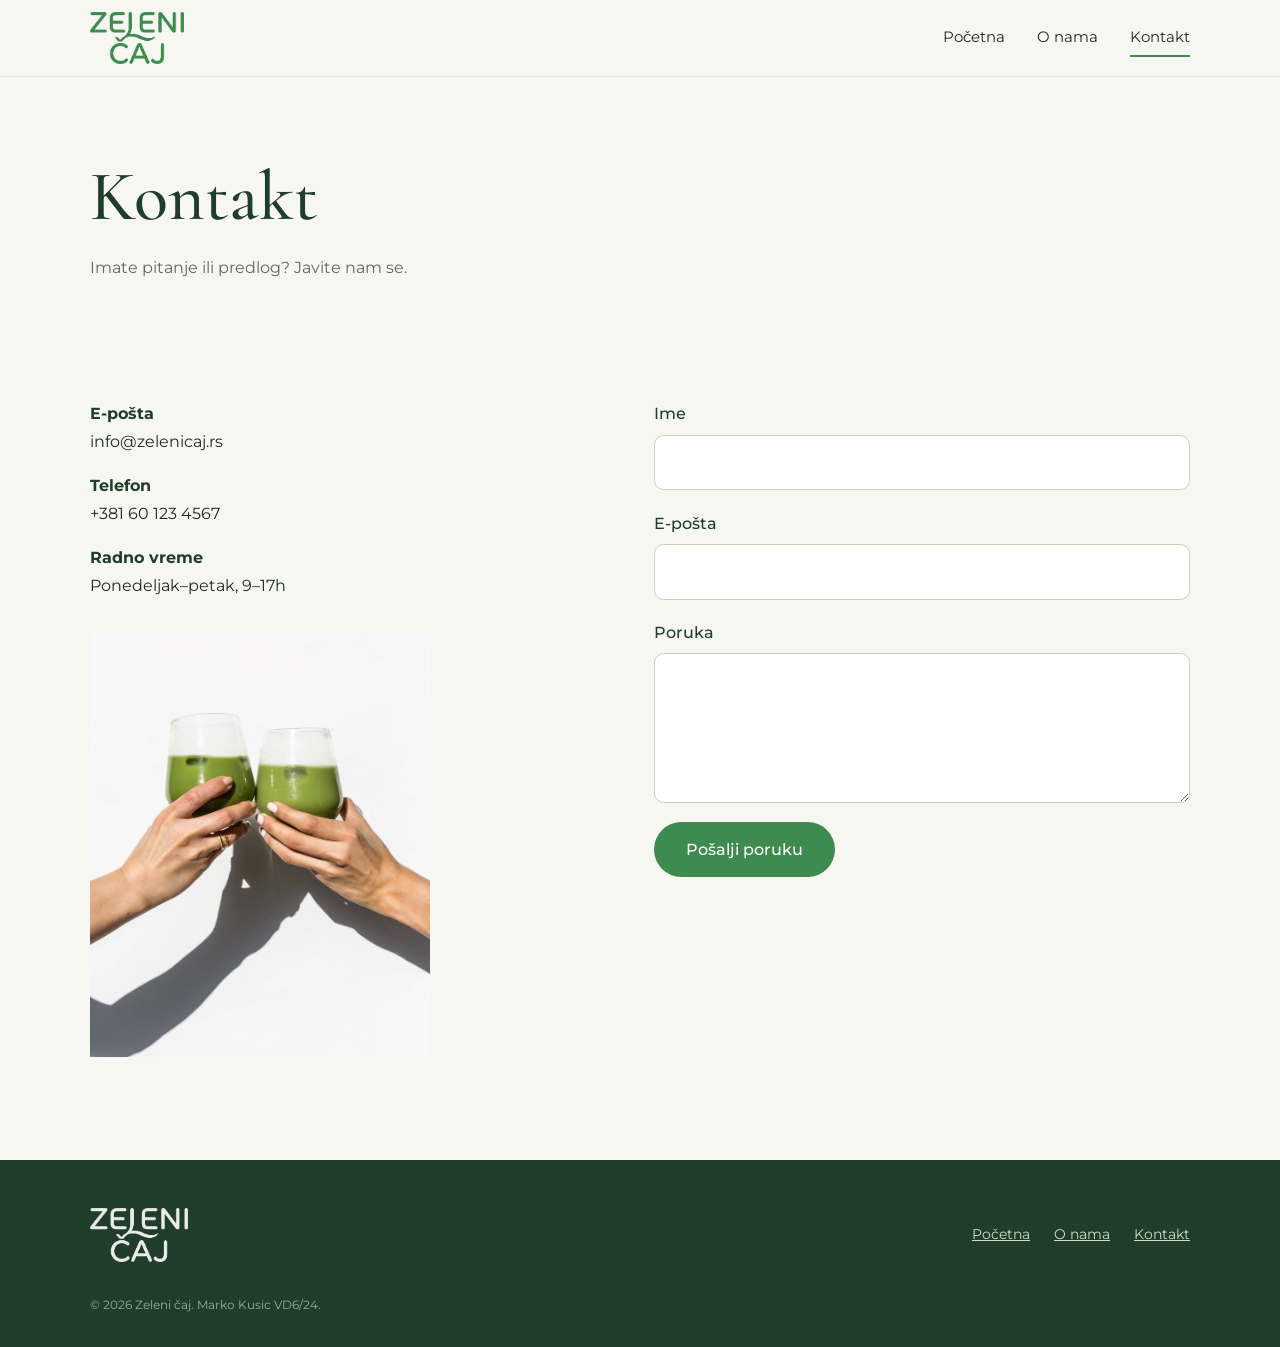
==== kontakt.html @ 899d2cac "Update kontakt.html" ====
<!DOCTYPE html>
<html lang="sr">
<head>
<meta charset="UTF-8">
<meta name="viewport" content="width=device-width, initial-scale=1">
  <meta name="author" content = "Marko Kusic VD6/24">
<title>Kontakt | Zeleni čaj</title>
<meta name="description" content="Javite se Zelenom čaju.">
<link rel="preconnect" href="https://fonts.googleapis.com"> 
<link rel="stylesheet" href="https://fonts.googleapis.com/css2?family=Cormorant+Garamond:wght@400;500;600&family=Montserrat:wght@400;500&display=swap">
<link rel="stylesheet" href="css/style.css">
</head>
<body>
<header class="zaglavlje">
<div class="okvir zaglavlje-red">
<a href="index.html" class="logo"><img src="img/logo-mali.png" alt="Zeleni čaj – početna"></a>
<button class="meni-dugme" aria-expanded="false" aria-controls="meni">Meni</button>
<nav class="meni" id="meni"><a href="index.html">Početna</a><a href="o-nama.html">O nama</a><a href="kontakt.html" aria-current="page">Kontakt</a></nav>
</div>
</header>
<main>
<section class="okvir uvod">
<h1>Kontakt</h1>
<p>Imate pitanje ili predlog? Javite nam se.</p>
</section>

<section class="sekcija">
<div class="okvir kontakt">
<div class="podaci">
<p><strong>E-pošta</strong>info@zelenicaj.rs</p>
<p><strong>Telefon</strong>+381 60 123 4567</p>
<p><strong>Radno vreme</strong>Ponedeljak–petak, 9–17h</p>
<img src="img/nazdravljanje.jpg" alt="Dve čaše matche u nazdravljanju">
</div>
<form id="forma">
<label>Ime<input type="text" name="ime" required></label>
<label>E-pošta<input type="email" name="email" required></label>
<label>Poruka<textarea name="poruka" required></textarea></label>
<button class="dugme" type="submit">Pošalji poruku</button>
<p id="status" role="status"></p>
</form>
</div>
</section>
</main>
<footer class="podnozje">
<div class="okvir">
<div class="podnozje-red">
<img src="img/logo-mali.png" alt="Zeleni čaj">
<nav><a href="index.html">Početna</a><a href="o-nama.html">O nama</a><a href="kontakt.html">Kontakt</a></nav>
</div>
<small>© 2026 Zeleni čaj. Marko Kusic VD6/24.</small>
</div>
</footer>
<script src="js/script.js"></script>
</body>
</html>
---- css/style.css ----
:root{--pozadina:#f5f7f0;--tekst:#1e2b21;--zelena:#3d8b4f;--tamna:#1f3d28;--svetla:#e3ebd9;--siva:#5c6b5f}
*{box-sizing:border-box;margin:0;padding:0}
html{scroll-behavior:smooth}
body{font-family:'Montserrat',system-ui,sans-serif;font-size:16px;line-height:1.75;color:var(--tekst);background:var(--pozadina)}
img{display:block;max-width:100%}
a{color:inherit}
:focus-visible{outline:2px solid var(--zelena);outline-offset:3px}
h1,h2,h3{font-family:'Cormorant Garamond',Georgia,serif;font-weight:500;line-height:1.15;color:var(--tamna)}
h1{font-size:clamp(2.6rem,6vw,4.4rem)}
h2{font-size:clamp(1.9rem,4vw,2.8rem);margin-bottom:1rem}
h3{font-size:1.5rem;margin-bottom:.4rem}
p{max-width:60ch}
.okvir{width:min(1100px,100% - 2.5rem);margin-inline:auto}
.sekcija{padding:clamp(3.5rem,8vw,6.5rem) 0}
.tamna{background:var(--tamna);color:#e8efe2}
.tamna h2{color:#fff}
.svetla{background:var(--svetla)}

/* zaglavlje */
.zaglavlje{position:sticky;top:0;z-index:10;background:var(--pozadina);border-bottom:1px solid var(--svetla)}
.zaglavlje-red{display:flex;align-items:center;justify-content:space-between;min-height:76px}
.logo img{height:52px;width:auto}
.meni{display:flex;gap:2rem}
.meni a{text-decoration:none;font-size:.95rem;padding:.3rem 0;border-bottom:2px solid transparent}
.meni a:hover,.meni a[aria-current]{border-color:var(--zelena)}
.meni-dugme{display:none;background:none;border:1px solid var(--zelena);color:var(--tamna);font:inherit;padding:.4rem 1rem;border-radius:2rem;cursor:pointer}

/* dugmad */
.dugme{display:inline-block;background:var(--zelena);color:#fff;text-decoration:none;font:inherit;font-weight:500;border:0;padding:.85rem 2rem;border-radius:3rem;cursor:pointer;transition:background .2s}
.dugme:hover{background:var(--tamna)}
.dugme.obrub{background:none;color:var(--tamna);border:1px solid var(--tamna)}
.dugme.obrub:hover{background:var(--tamna);color:#fff}
.dugmad{display:flex;flex-wrap:wrap;gap:1rem;margin-top:2rem}

/* početna */
.hero{display:grid;grid-template-columns:1.1fr .9fr;gap:3rem;align-items:center;padding:clamp(2rem,6vw,4.5rem) 0}
.hero p{margin-top:1.4rem;color:var(--siva);font-size:1.1rem}
.luk{border-radius:999px 999px 0 0;object-fit:cover;width:100%;aspect-ratio:3/4}
.tri{display:grid;grid-template-columns:repeat(3,1fr);gap:2.5rem}
.tri div{border-top:2px solid var(--zelena);padding-top:1.2rem}
.tri p{color:var(--siva)}
.dva{display:grid;grid-template-columns:1fr 1fr;gap:clamp(2rem,6vw,5rem);align-items:center}
.dva img{width:100%;aspect-ratio:4/5;object-fit:cover}
.dva p+p{margin-top:1rem}
.traka{display:grid;grid-template-columns:repeat(3,1fr);gap:1rem;margin-top:2rem}
.traka img{width:100%;aspect-ratio:3/4;object-fit:cover}

/* galerija */
.uvod{padding:clamp(3rem,7vw,5rem) 0 1rem}
.uvod p{margin-top:1rem;color:var(--siva)}
.galerija{columns:3 240px;column-gap:1rem}
.galerija img{width:100%;margin-bottom:1rem;cursor:zoom-in;break-inside:avoid}
.svetlo-okno{position:fixed;inset:0;background:rgba(20,35,25,.92);display:none;place-items:center;z-index:20;cursor:zoom-out;padding:1rem}
.svetlo-okno.otvoreno{display:grid}
.svetlo-okno img{max-height:92vh;width:auto;max-width:100%;object-fit:contain}

/* kontakt */
.kontakt{display:grid;grid-template-columns:1fr 1.1fr;gap:clamp(2rem,6vw,5rem);align-items:start}
.podaci p{margin-bottom:1rem}
.podaci strong{display:block;color:var(--tamna)}
.podaci img{margin-top:2rem;width:100%;max-width:340px;aspect-ratio:4/5;object-fit:cover}
form label{display:block;margin-bottom:1.2rem;font-weight:500;color:var(--tamna)}
form input,form textarea{display:block;width:100%;margin-top:.4rem;padding:.8rem 1rem;font:inherit;color:var(--tekst);background:#fff;border:1px solid #c5d2bc;border-radius:.6rem}
form textarea{min-height:150px;resize:vertical}
#status{margin-top:1rem;color:var(--zelena);font-weight:500;min-height:1.6em}

/* podnožje */
.podnozje{background:var(--tamna);color:#cfdcc8;padding:3rem 0 2rem;font-size:.9rem}
.podnozje-red{display:flex;flex-wrap:wrap;gap:2rem;justify-content:space-between;align-items:center}
.podnozje img{height:54px;width:auto;filter:brightness(0) invert(1);opacity:.9}
.podnozje nav{display:flex;gap:1.5rem}
.podnozje small{display:block;margin-top:2rem;opacity:.7}

@media(max-width:800px){
.meni-dugme{display:block}
.meni{display:none;position:absolute;top:76px;left:0;right:0;flex-direction:column;gap:0;background:var(--pozadina);padding:.5rem 1.25rem 1.2rem;border-bottom:1px solid var(--svetla)}
.meni.otvoren{display:flex}
.meni a{padding:.8rem 0;border-bottom:1px solid var(--svetla)}
.hero,.dva,.kontakt,.tri{grid-template-columns:1fr}
.hero img{max-width:380px;margin:0 auto}
.tri{gap:1.8rem}
.traka{grid-template-columns:1fr 1fr}.traka img:last-child{display:none}
}
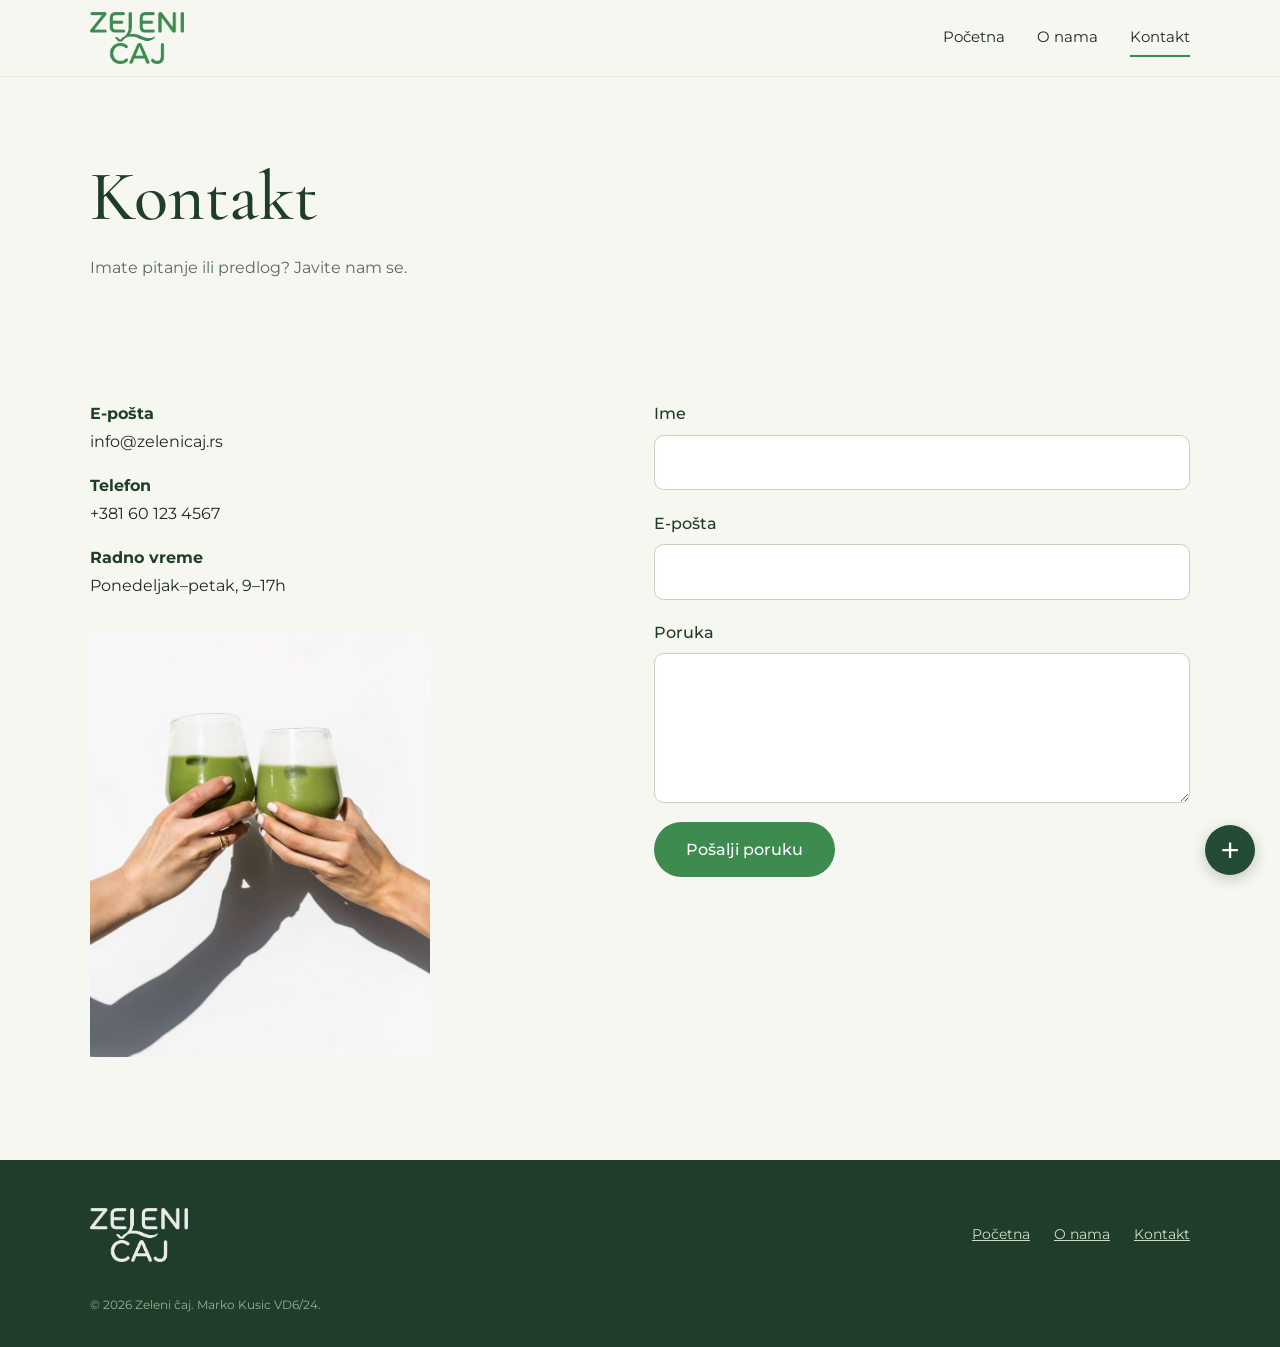
==== commit 77aebde3: "Update kontakt.html" ====
--- a/kontakt.html
+++ b/kontakt.html
@@ -6,6 +6,7 @@
   <meta name="author" content = "Marko Kusic VD6/24">
 <title>Kontakt | Zeleni čaj</title>
 <meta name="description" content="Javite se Zelenom čaju.">
+<link rel="icon" href="favicon/favicon.ico">
 <link rel="preconnect" href="https://fonts.googleapis.com"> 
 <link rel="stylesheet" href="https://fonts.googleapis.com/css2?family=Cormorant+Garamond:wght@400;500;600&family=Montserrat:wght@400;500&display=swap">
 <link rel="stylesheet" href="css/style.css">
@@ -24,6 +25,109 @@
 <p>Imate pitanje ili predlog? Javite nam se.</p>
 </section>
 
+
+<!-- FLOATING SOCIAL MEDIA BUTTON -->
+<div id="social-floating">
+
+    <div class="social-links">
+        <a href="https://www.instagram.com/" target="_blank" aria-label="Instagram">
+            <img src="https://cdn.simpleicons.org/instagram/FFFFFF" alt="Instagram">
+        </a>
+
+        <a href="https://www.facebook.com/" target="_blank" aria-label="Facebook">
+            <img src="https://cdn.simpleicons.org/facebook/FFFFFF" alt="Facebook">
+        </a>
+
+        <a href="https://wa.me/" target="_blank" aria-label="WhatsApp">
+            <img src="https://cdn.simpleicons.org/whatsapp/FFFFFF" alt="WhatsApp">
+        </a>
+    </div>
+
+    <button id="social-toggle" aria-label="Otvori društvene mreže">
+        <span id="social-icon">+</span>
+    </button>
+
+</div>
+
+<style>
+#social-floating {
+    position: fixed;
+    right: 25px;
+    bottom: 25px;
+    z-index: 99999;
+    display: flex;
+    flex-direction: column;
+    align-items: center;
+    gap: 12px;
+}
+
+#social-floating a,
+#social-toggle {
+    width: 50px;
+    height: 50px;
+    border: none;
+    border-radius: 50%;
+    background: #244b36;
+    display: flex;
+    align-items: center;
+    justify-content: center;
+    cursor: pointer;
+    box-shadow: 0 4px 15px rgba(0,0,0,0.2);
+    transition: 0.3s ease;
+}
+
+#social-floating a img {
+    width: 23px;
+    height: 23px;
+}
+
+#social-floating a {
+    opacity: 0;
+    visibility: hidden;
+    transform: translateY(15px);
+    transition: 0.3s ease;
+}
+
+#social-floating.active a {
+    opacity: 1;
+    visibility: visible;
+    transform: translateY(0);
+}
+
+#social-floating a:hover,
+#social-toggle:hover {
+    background: #527b5d;
+    transform: scale(1.1);
+}
+
+#social-toggle {
+    color: white;
+    font-size: 32px;
+    font-weight: 300;
+}
+
+@media (max-width: 600px) {
+    #social-floating {
+        right: 15px;
+        bottom: 15px;
+    }
+}
+</style>
+
+<script>
+const socialToggle = document.getElementById("social-toggle");
+const socialFloating = document.getElementById("social-floating");
+const socialIcon = document.getElementById("social-icon");
+
+socialToggle.addEventListener("click", function() {
+    socialFloating.classList.toggle("active");
+
+    socialIcon.textContent =
+        socialFloating.classList.contains("active") ? "×" : "+";
+});
+</script>
+
+  
 <section class="sekcija">
 <div class="okvir kontakt">
 <div class="podaci">
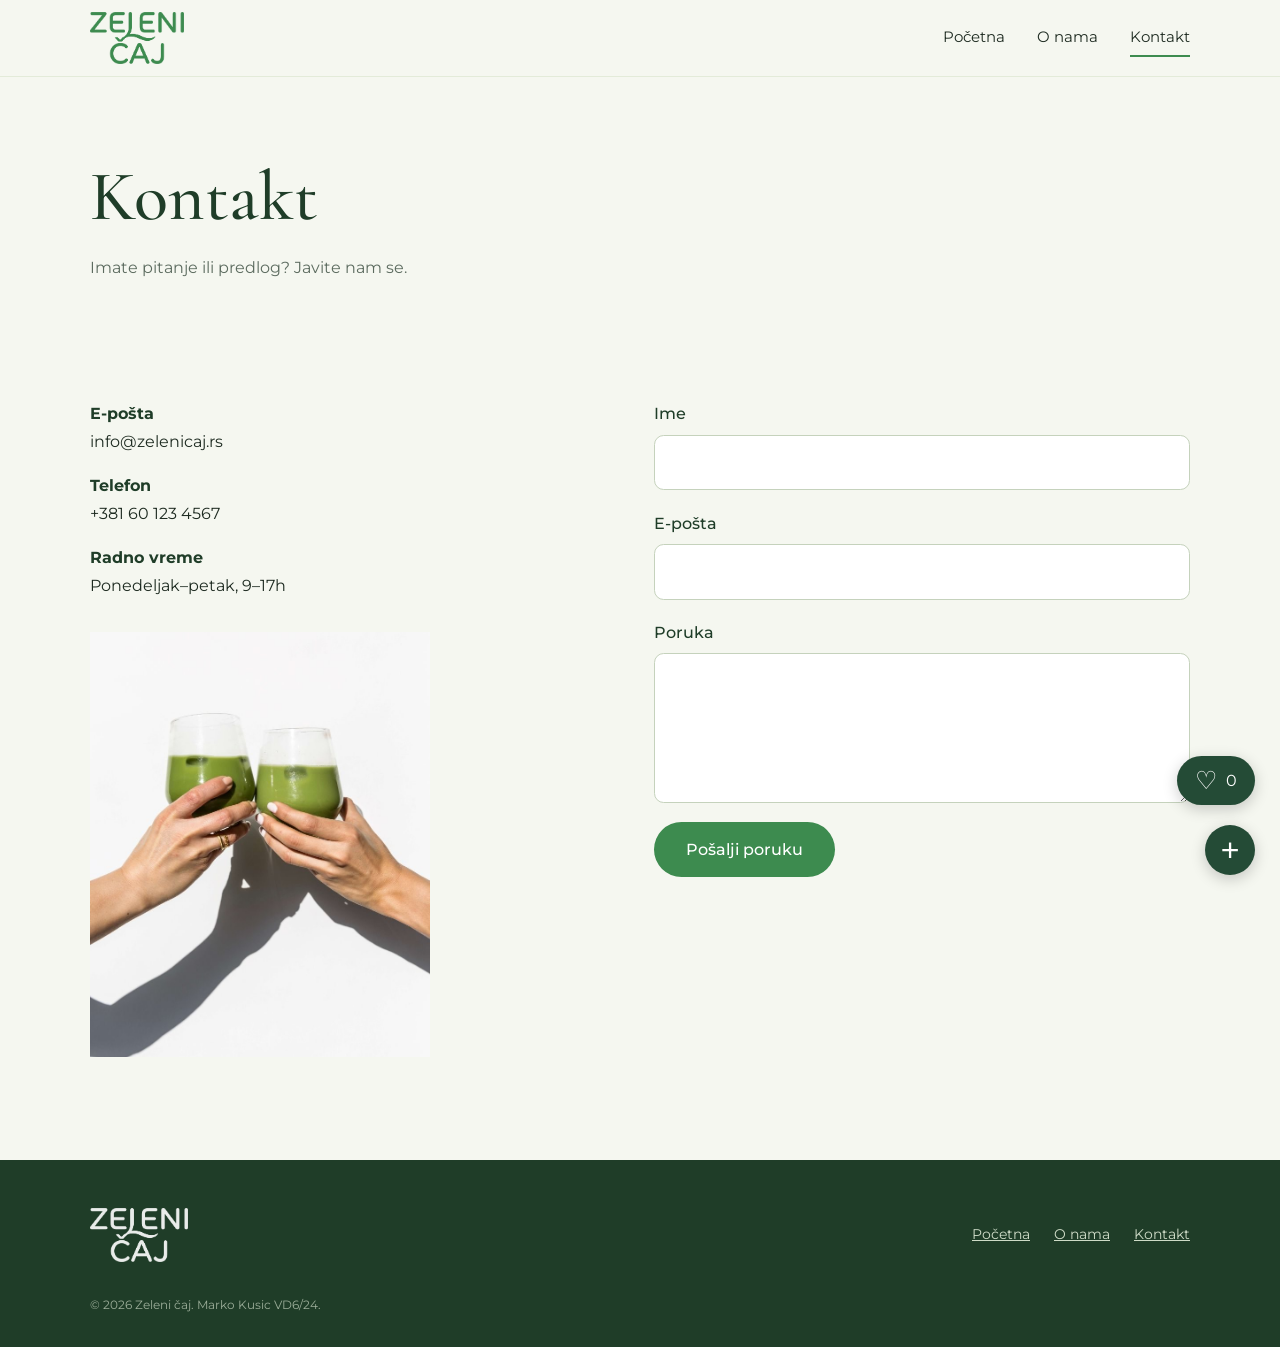
==== commit 426ac06b: "Update kontakt.html" ====
--- a/kontakt.html
+++ b/kontakt.html
@@ -127,6 +127,94 @@
 });
 </script>
 
+
+  
+<!-- FLOATING LIKE BUTTON -->
+
+<div id="floating-like">
+    <button id="like-button" aria-label="Lajkuj sajt">
+        <span id="like-heart">♡</span>
+        <span id="like-count">0</span>
+    </button>
+</div>
+
+<style>
+#floating-like {
+    position: fixed;
+    right: 25px;
+    bottom: 95px;
+    z-index: 99999;
+}
+
+#like-button {
+    display: flex;
+    align-items: center;
+    gap: 9px;
+    padding: 12px 18px;
+    border: none;
+    border-radius: 50px;
+    background: #244b36;
+    color: white;
+    font-family: 'Montserrat', sans-serif;
+    font-size: 16px;
+    cursor: pointer;
+    box-shadow: 0 4px 15px rgba(0,0,0,0.2);
+    transition: 0.3s ease;
+}
+
+#like-heart {
+    font-size: 25px;
+    line-height: 1;
+}
+
+#like-button:hover {
+    transform: translateY(-4px);
+    background: #527b5d;
+}
+
+#like-button.liked {
+    background: #527b5d;
+}
+
+#like-button.liked #like-heart {
+    color: #ff6b81;
+}
+
+@media (max-width: 600px) {
+    #floating-like {
+        right: 15px;
+        bottom: 85px;
+    }
+}
+</style>
+
+<script>
+const likeButton = document.getElementById("like-button");
+const likeHeart = document.getElementById("like-heart");
+const likeCount = document.getElementById("like-count");
+
+let liked = false;
+let count = 0;
+
+likeButton.addEventListener("click", function() {
+    liked = !liked;
+
+    if (liked) {
+        count++;
+        likeHeart.textContent = "♥";
+        likeButton.classList.add("liked");
+    } else {
+        count--;
+        likeHeart.textContent = "♡";
+        likeButton.classList.remove("liked");
+    }
+
+    likeCount.textContent = count;
+});
+</script>
+
+  
+
   
 <section class="sekcija">
 <div class="okvir kontakt">
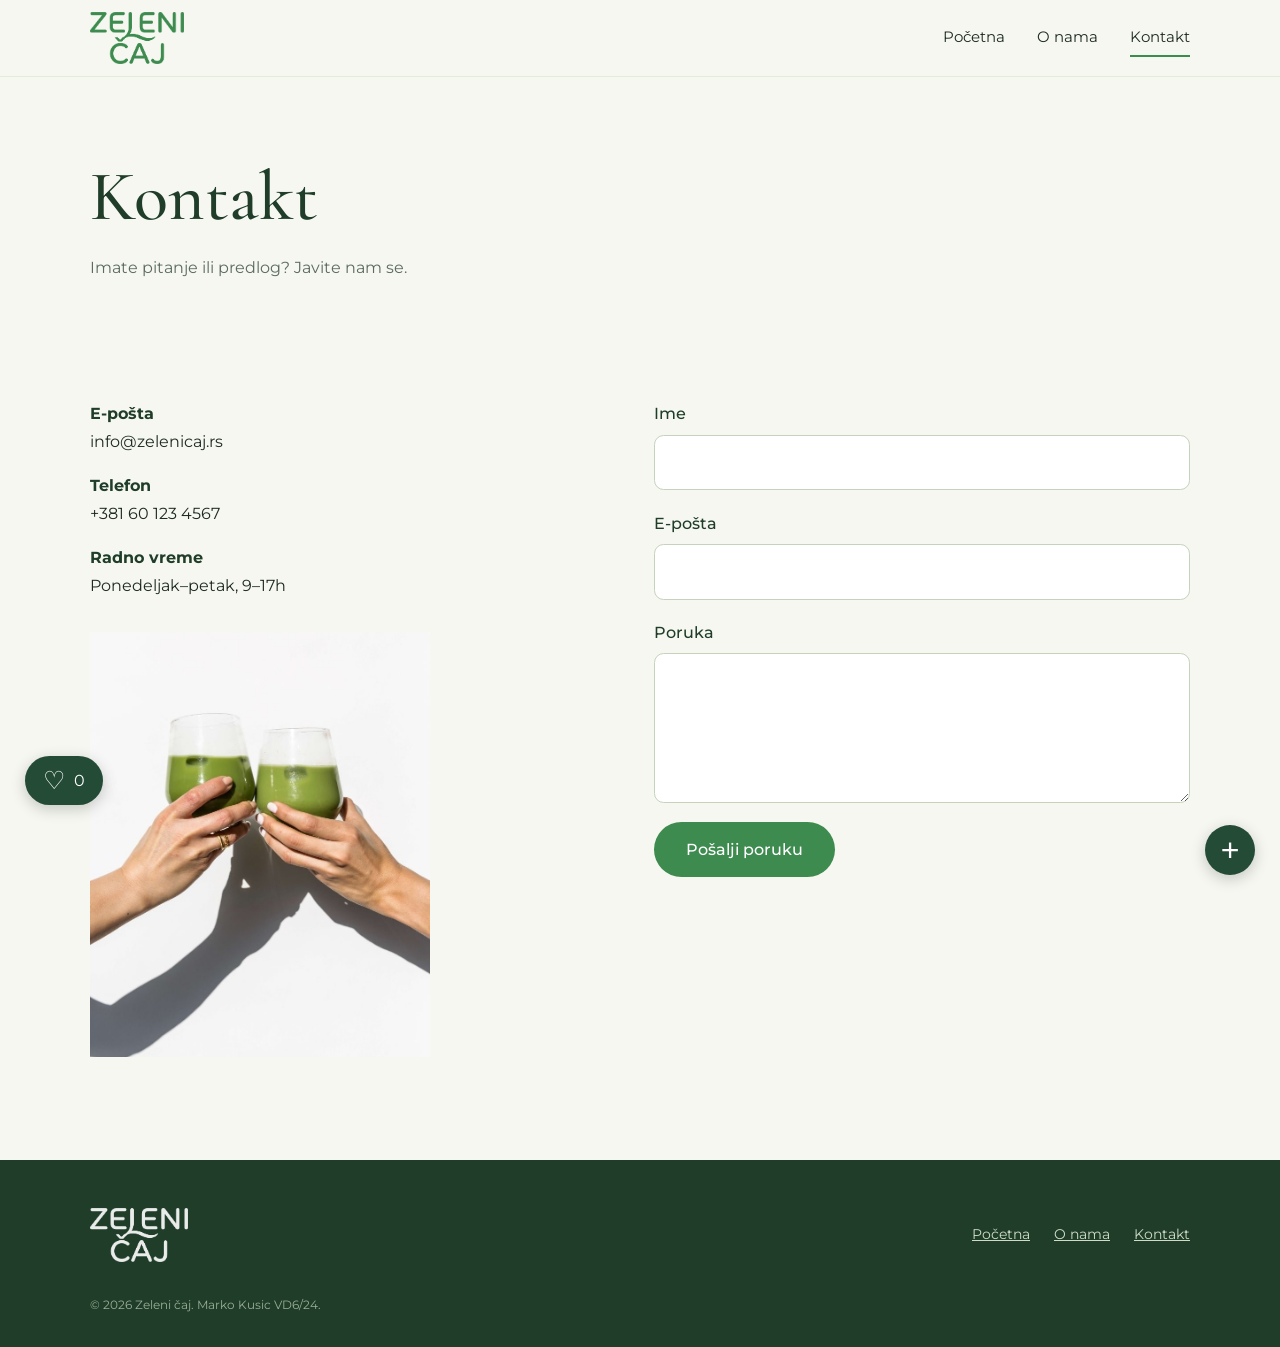
==== commit 718ac45b: "Update kontakt.html" ====
--- a/kontakt.html
+++ b/kontakt.html
@@ -26,7 +26,7 @@
 </section>
 
 
-<!-- FLOATING SOCIAL MEDIA BUTTON -->
+
 <div id="social-floating">
 
     <div class="social-links">
@@ -129,7 +129,7 @@
 
 
   
-<!-- FLOATING LIKE BUTTON -->
+
 
 <div id="floating-like">
     <button id="like-button" aria-label="Lajkuj sajt">
@@ -141,11 +141,10 @@
 <style>
 #floating-like {
     position: fixed;
-    right: 25px;
+    left: 25px;
     bottom: 95px;
     z-index: 99999;
 }
-
 #like-button {
     display: flex;
     align-items: center;
@@ -180,9 +179,10 @@
     color: #ff6b81;
 }
 
+
 @media (max-width: 600px) {
     #floating-like {
-        right: 15px;
+        left: 15px;
         bottom: 85px;
     }
 }
